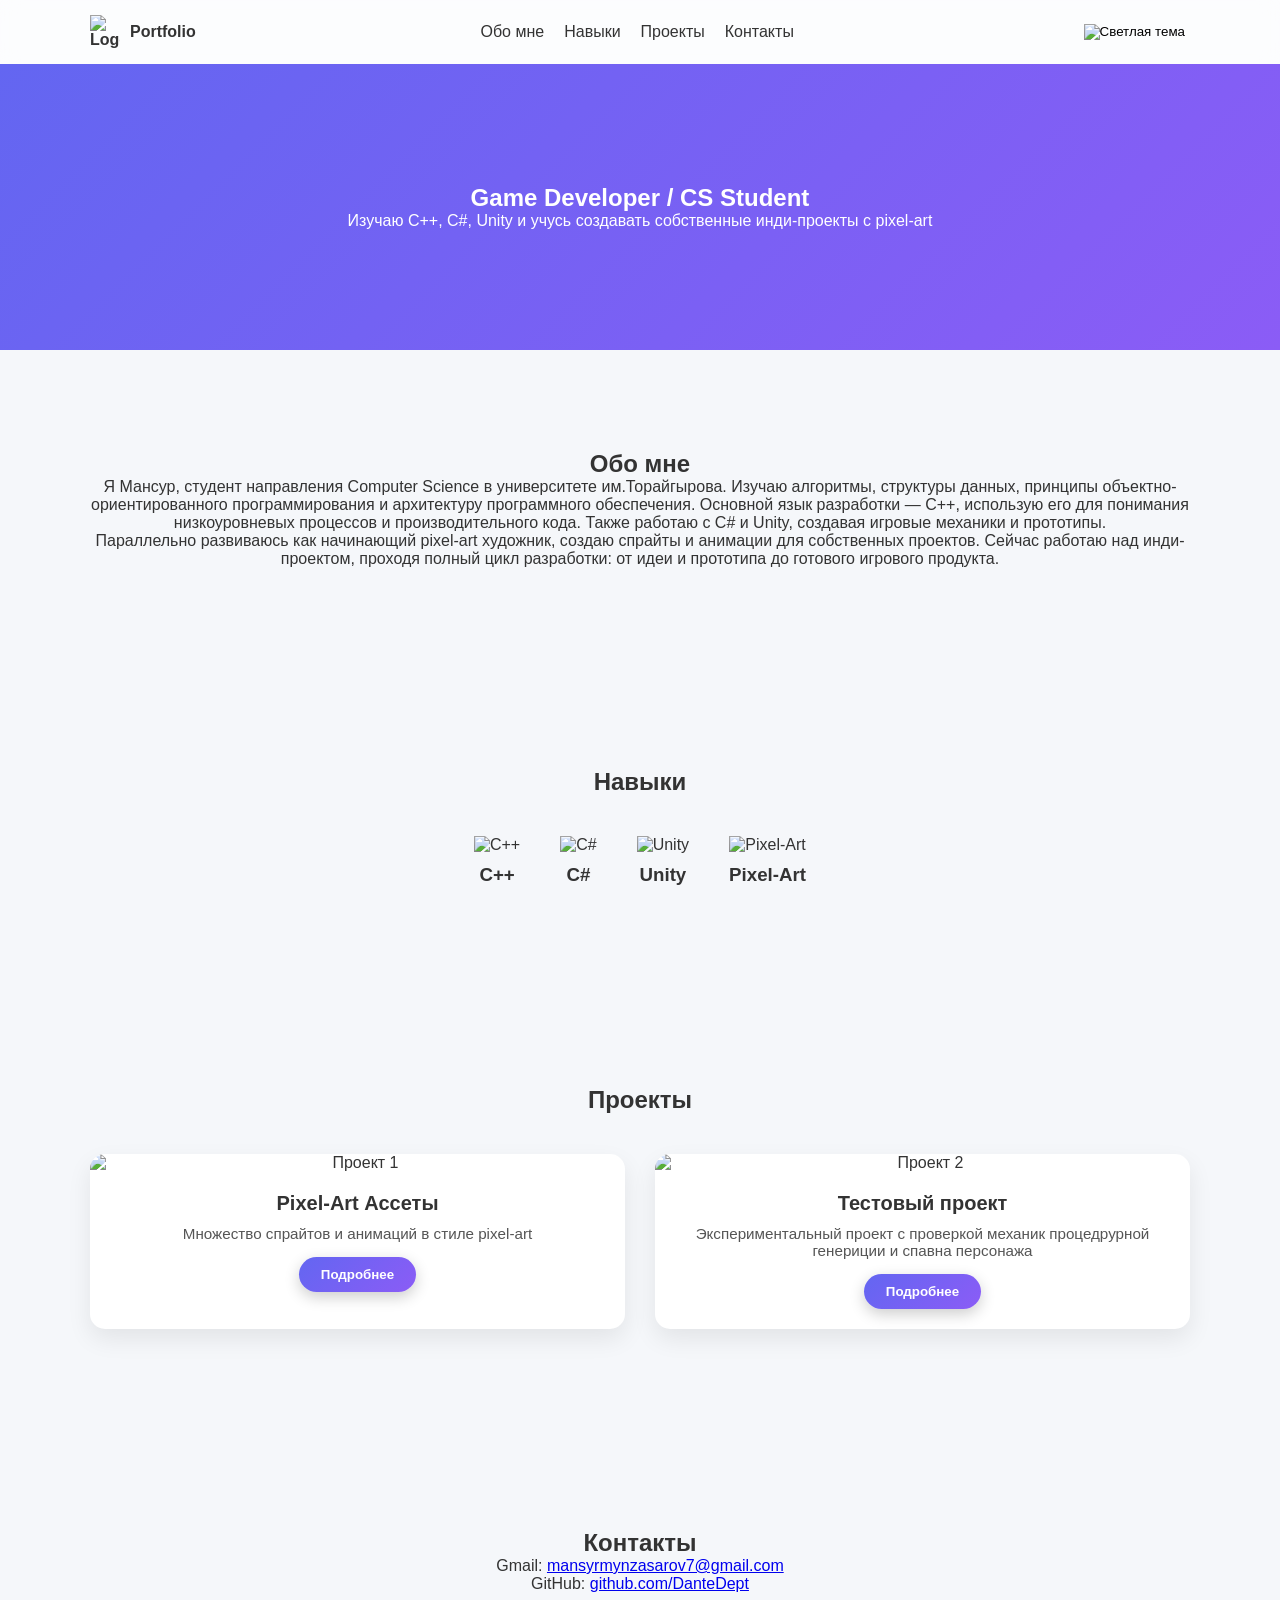
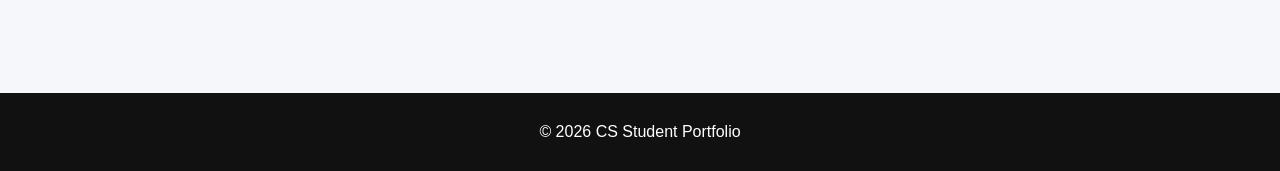
==== Portfolio/index.html @ 8a32d6d4 "Add files via upload" ====
<!DOCTYPE html>
<html lang="ru">
<head>
  <meta charset="UTF-8">
  <meta name="viewport" content="width=device-width, initial-scale=1.0">
  <title>Портфолио</title>
  <link rel="stylesheet" href="style.css">
</head>
<body>

<header class="header">
  <div class="container nav-container">

    <div class="logo">
      <img src="/img/Logo.png" alt="Logo">
      <span>Portfolio</span>
    </div>

    <nav>
      <ul class="nav-links" id="nav-links">
        <li><a href="#about">Обо мне</a></li>
        <li><a href="#skills">Навыки</a></li>
        <li><a href="#projects">Проекты</a></li>
        <li><a href="#contact">Контакты</a></li>
      </ul>
    </nav>

    <div class="controls">

      <button id="theme-toggle" class="icon-btn">
        <img id="theme-icon"
             src="/img/sun100.png"
             alt="Светлая тема">
      </button>

      <button id="burger" class="icon-btn">
        <img src="https://cdn-icons-png.flaticon.com/512/1828/1828859.png" alt="Меню">
      </button>
    </div>

  </div>
</header>

<section class="hero">
  <div class="container">
    <h1>Game Developer / CS Student</h1>
    <p>Изучаю C++, C#, Unity и учусь создавать собственные инди-проекты с pixel-art</p>
  </div>
</section>

<section id="about" class="section reveal">
  <div class="container">
    <h2>Обо мне</h2>
    <p>
      Я Мансур, студент направления Computer Science в университете им.Торайгырова. Изучаю алгоритмы, структуры данных, принципы объектно-ориентированного программирования и архитектуру программного обеспечения. Основной язык разработки — C++, использую его для понимания низкоуровневых процессов и производительного кода. Также работаю с C# и Unity, создавая игровые механики и прототипы.
    </p>
    <p>
      Параллельно развиваюсь как начинающий pixel-art художник, создаю спрайты и анимации для собственных проектов. Сейчас работаю над инди-проектом, проходя полный цикл разработки: от идеи и прототипа до готового игрового продукта.
    </p>
  </div>
</section>

<section id="skills" class="section reveal">
  <div class="container">
    <h2>Навыки</h2>
    <div class="skills-grid">
      <div class="skill">
        <img src="/img/cpp.png" alt="C++">
        <h3>C++</h3>
      </div>
      <div class="skill">
        <img src="/img/ch.png" alt="C#">
        <h3>C#</h3>
      </div>
      <div class="skill">
        <img src="/img/unity.png" alt="Unity">
        <h3>Unity</h3>
      </div>
      <div class="skill">
        <img src="/img/pixel-art.png" alt="Pixel-Art">
        <h3>Pixel-Art</h3>
      </div>
    </div>
  </div>
</section>

<section id="projects" class="section reveal">
  <div class="container">
    <h2>Проекты</h2>
    <div class="projects-grid">
      <div class="project-card">
        <img src="/img/Preview.gis.gif" alt="Проект 1">
        <div class="project-content">
          <h3>Pixel-Art Ассеты</h3>
          <p>Множество спрайтов и анимаций в стиле pixel-art</p>
          <button class="details-btn">Подробнее</button>
        </div>
      </div>
      <div class="project-card">
        <img src="/img/bsp_tree_room_paths.gif" alt="Проект 2">
        <div class="project-content">
          <h3>Тестовый проект</h3>
          <p>Экспериментальный проект с проверкой механик процедрурной генериции и спавна персонажа</p>
          <button class="details-btn">Подробнее</button>
        </div>
      </div>
    </div>
  </div>
</section>

<section id="contact" class="section reveal">
  <div class="container">
    <h2>Контакты</h2>
    <p>Gmail: <a href="mailto:mansyrmynzasarov7@gmail.com">mansyrmynzasarov7@gmail.com</a></p>
    <p>GitHub: <a href="https://github.com/DanteDept" target="_blank">github.com/DanteDept</a></p>
  </div>
</section>

<footer class="footer">
  <p>© 2026 CS Student Portfolio</p>
</footer>

<div class="modal hidden" id="modal">
  <div class="modal-content">
    <span class="close" id="close-modal">&times;</span>
    <h3 id="modal-title"></h3>
    <p id="modal-description"></p>
  </div>
</div>

<script src="script.js"></script>
</body>
</html>
---- Portfolio/style.css ----
* {
  margin: 0;
  padding: 0;
  box-sizing: border-box;
}

html {
  scroll-behavior: smooth;
}

body {
  font-family: 'Segoe UI', sans-serif;
  background: #f5f7fa;
  color: #333;
  transition: 0.3s;
}

.container {
  width: 90%;
  max-width: 1100px;
  margin: auto;
}

.header {
  background: rgba(255,255,255,0.7);
  backdrop-filter: blur(10px);
  position: sticky;
  top: 0;
  z-index: 1000;
}

.nav-container {
  display: flex;
  justify-content: space-between;
  align-items: center;
  padding: 15px 0;
}

.logo {
  display: flex;
  align-items: center;
  gap: 10px;
  font-weight: bold;
}

.logo img { 
  width: 30px; 
}

.nav-links { 
  display: flex;
  gap: 20px;
  list-style: none;
}

.nav-links a {
  text-decoration: none;
  color: #333;
  font-weight: 500;
}

.controls {
  display: flex;
  gap: 15px;
}

.icon-btn {
  background: none;
  border: none;
  cursor: pointer;
  padding: 5px;
}

.icon-btn img {
  width: 26px;
  height: 26px;
  transition: transform 0.3s;
}

.icon-btn:hover img {
  transform: scale(1.1);
}

.hero {
  text-align: center;
  padding: 120px 20px;
  background: linear-gradient(135deg, #6366f1, #8b5cf6);
  color: white;
}

.section {
  padding: 100px 0;
  text-align: center; }

.skills-grid {
  display: flex;
  justify-content: center;
  gap: 40px;
  margin-top: 40px;
  flex-wrap: wrap;
}

.skill img {
  width: 100px;
  margin-bottom: 10px;
}

.projects-grid {
  display: grid;
  grid-template-columns: repeat(auto-fit, minmax(280px, 1fr));
  gap: 30px;
  margin-top: 40px;
}

.project-card {
  background: white;
  border-radius: 15px;
  overflow: hidden;
  box-shadow: 0 10px 25px rgba(0,0,0,0.08);
  transition: transform 0.3s, box-shadow 0.3s;
}

.project-card:hover {
  transform: translateY(-5px);
  box-shadow: 0 15px 30px rgba(0,0,0,0.15);
}

.project-card img {
  width: 100%;
  display: block;
}

.project-content {
  padding: 20px;
  text-align: center;
}

.project-content h3 {
  margin-bottom: 10px;
  font-size: 1.25rem;
}

.project-content p {
  font-size: 0.95rem;
  color: #555;
  margin-bottom: 15px;
}

.details-btn {
  background: linear-gradient(135deg, #6366f1, #8b5cf6);
  color: white;
  border: none;
  padding: 10px 22px;
  border-radius: 25px;
  cursor: pointer;
  font-weight: 600;
  transition: all 0.3s ease;
  box-shadow: 0 5px 15px rgba(0,0,0,0.2);
}

.details-btn:hover {
  transform: translateY(-3px);
  box-shadow: 0 8px 20px rgba(0,0,0,0.3);
}

.footer {
  text-align: center;
  padding: 30px;
  background: #111;
  color: white;
}

.dark {
  background: #121212;
  color: white;
}

.dark .project-card {
  background: #1e1e1e;
}

.reveal {
  opacity: 0;
  transform: translateY(40px);
  transition: 0.6s;
}

.reveal.active {
  opacity: 1;
  transform: translateY(0);
}

.modal {
  position: fixed; inset: 0;
  background: rgba(0,0,0,0.6);
  display: flex;
  justify-content: center;
  align-items: center;
}

.modal-content {
  background: white;
  padding: 30px;
  border-radius: 10px;
  width: 90%;
  max-width: 400px;
}

.close {
  float: right;
  font-size: 20px;
  cursor: pointer;
}

.hidden {
  display: none;
}

#burger {
  display: none;
}

@media(max-width:768px) {
  .nav-links {
    display: none;
    flex-direction: column;
    background: white;
    position: absolute;
    right: 20px;
    top: 60px;
    padding: 20px;
    border-radius: 10px; }
  .nav-links.show { display: flex; }
  #burger { display: block; }
}
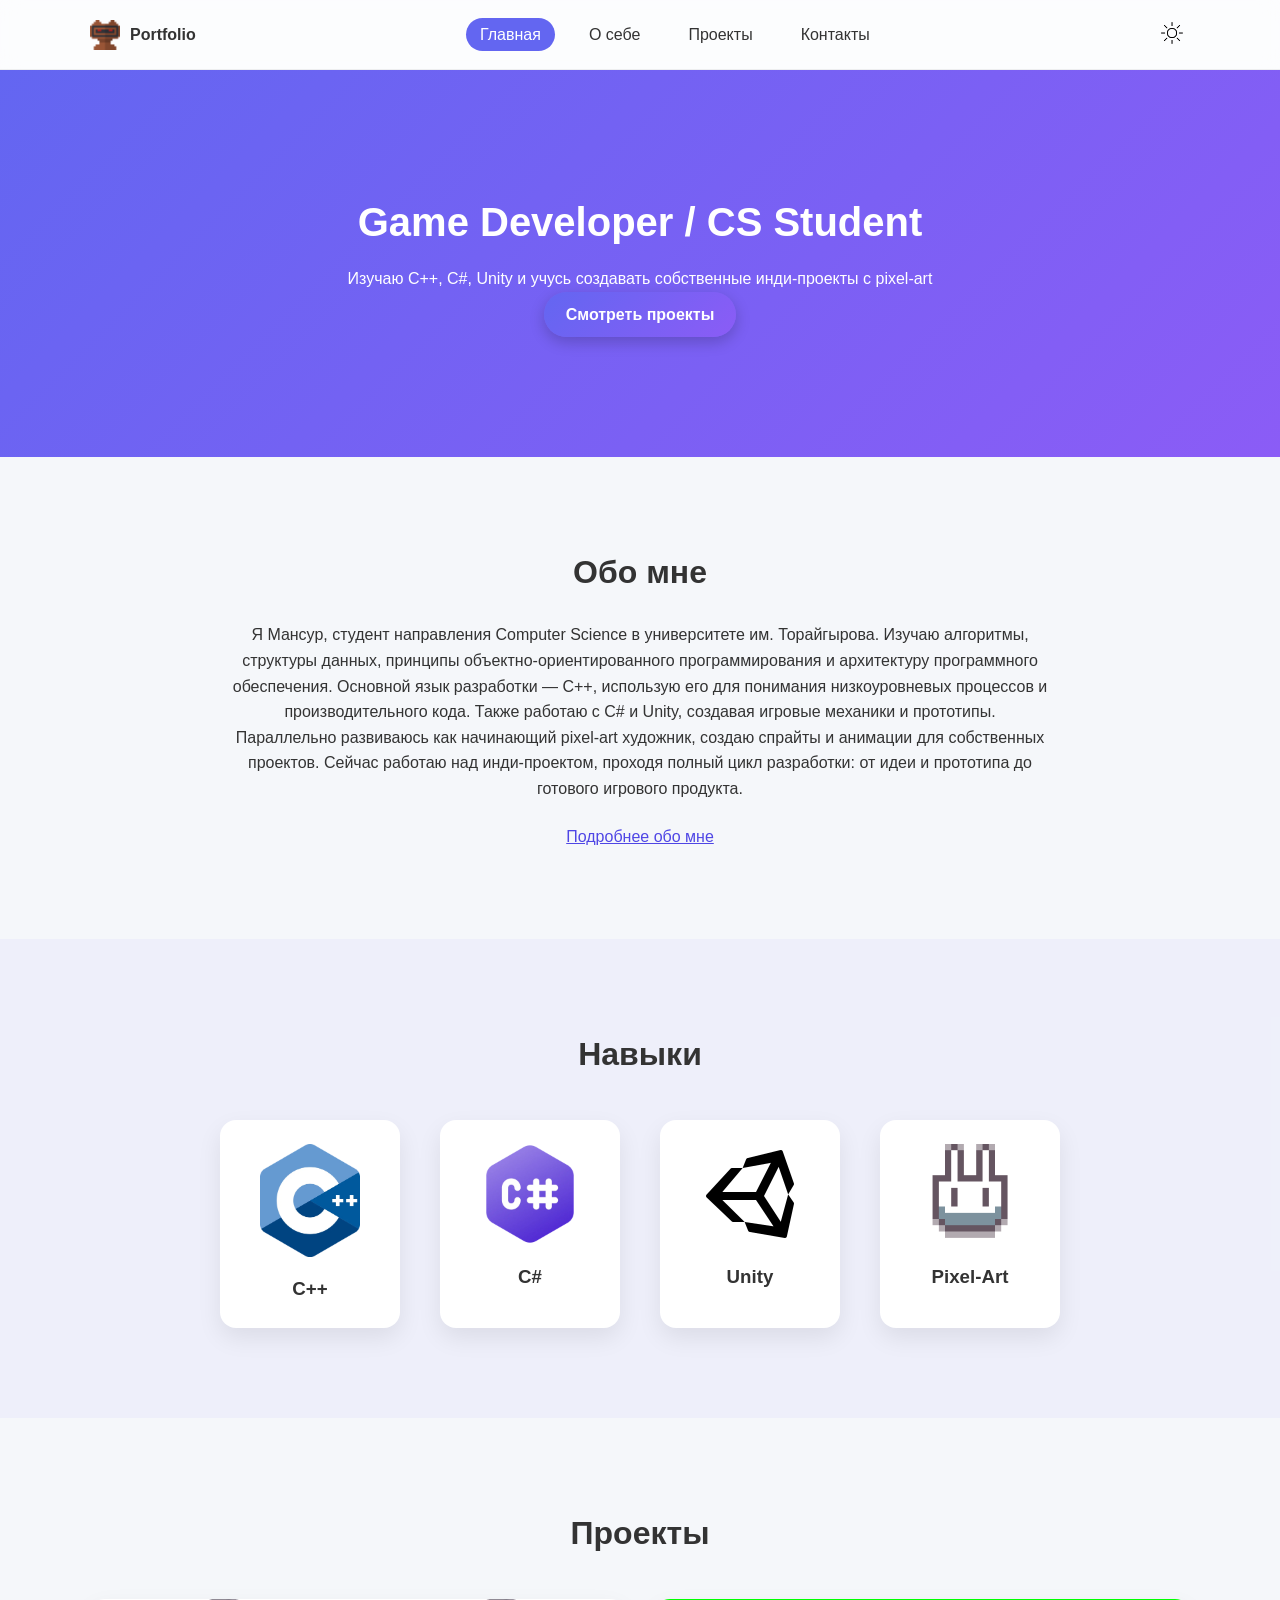
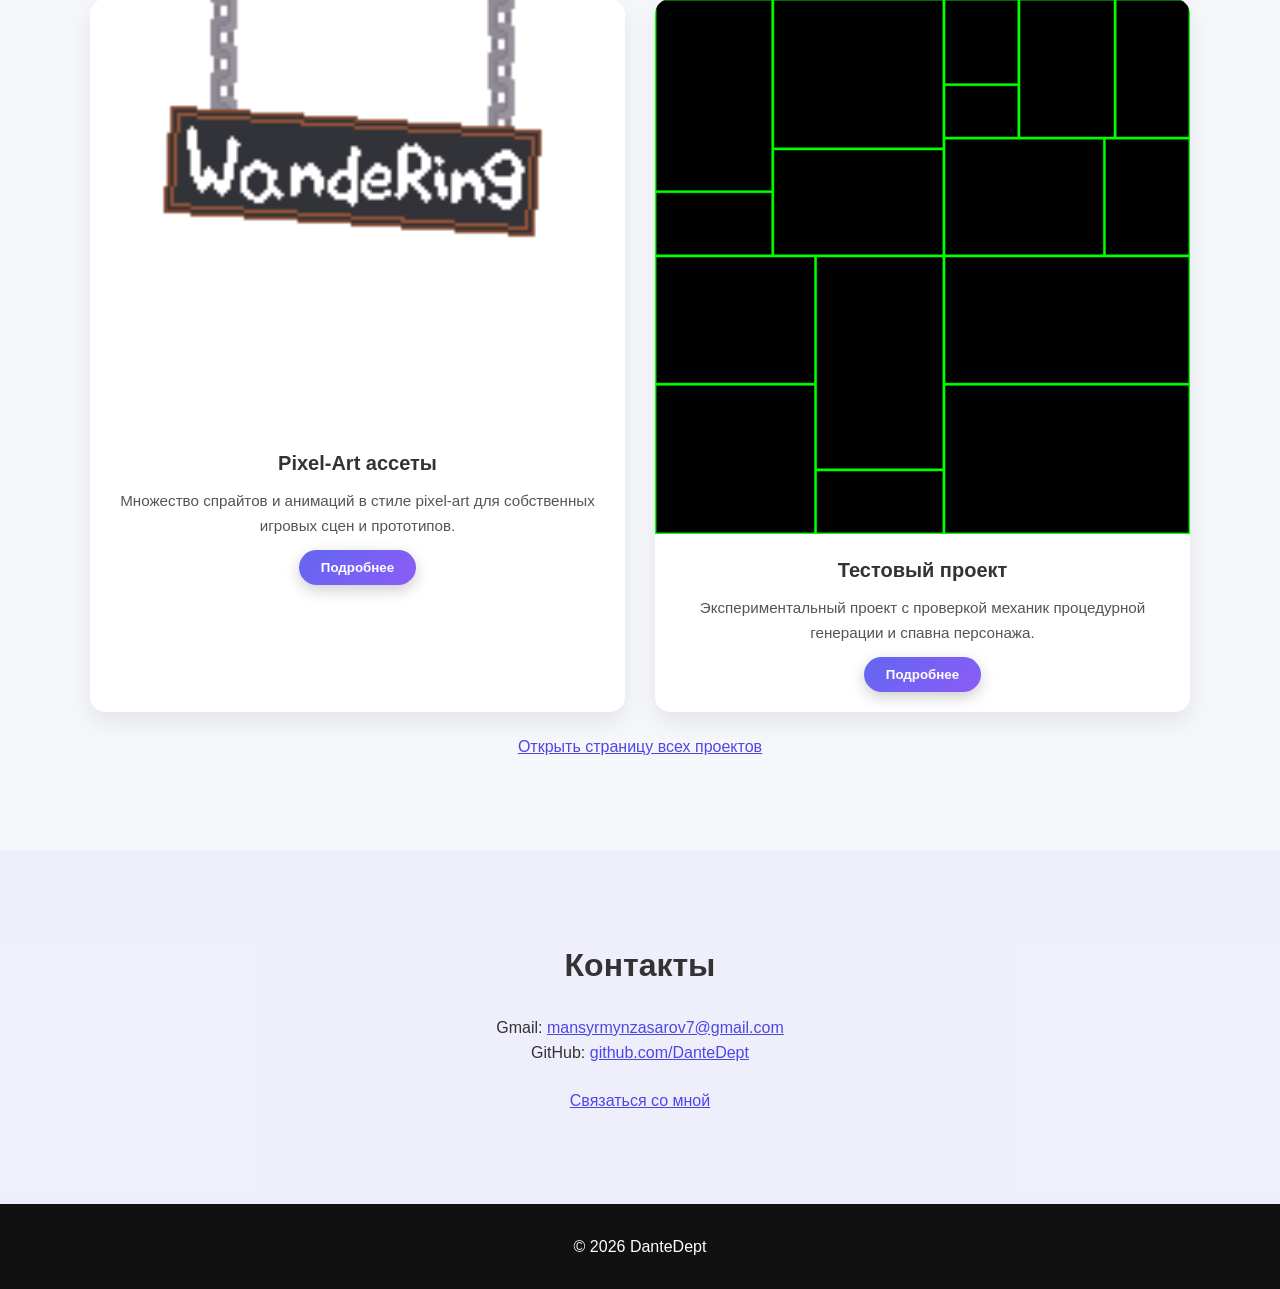
==== commit bcbfacb4: "Add files via upload" ====
--- a/Portfolio/index.html
+++ b/Portfolio/index.html
@@ -1,133 +1,136 @@
-<!DOCTYPE html>
-<html lang="ru">
-<head>
-  <meta charset="UTF-8">
-  <meta name="viewport" content="width=device-width, initial-scale=1.0">
-  <title>Портфолио</title>
-  <link rel="stylesheet" href="style.css">
-</head>
-<body>
-
-<header class="header">
-  <div class="container nav-container">
-
-    <div class="logo">
-      <img src="/img/Logo.png" alt="Logo">
-      <span>Portfolio</span>
-    </div>
-
-    <nav>
-      <ul class="nav-links" id="nav-links">
-        <li><a href="#about">Обо мне</a></li>
-        <li><a href="#skills">Навыки</a></li>
-        <li><a href="#projects">Проекты</a></li>
-        <li><a href="#contact">Контакты</a></li>
-      </ul>
-    </nav>
-
-    <div class="controls">
-
-      <button id="theme-toggle" class="icon-btn">
-        <img id="theme-icon"
-             src="/img/sun100.png"
-             alt="Светлая тема">
-      </button>
-
-      <button id="burger" class="icon-btn">
-        <img src="https://cdn-icons-png.flaticon.com/512/1828/1828859.png" alt="Меню">
-      </button>
-    </div>
-
-  </div>
-</header>
-
-<section class="hero">
-  <div class="container">
-    <h1>Game Developer / CS Student</h1>
-    <p>Изучаю C++, C#, Unity и учусь создавать собственные инди-проекты с pixel-art</p>
-  </div>
-</section>
-
-<section id="about" class="section reveal">
-  <div class="container">
-    <h2>Обо мне</h2>
-    <p>
-      Я Мансур, студент направления Computer Science в университете им.Торайгырова. Изучаю алгоритмы, структуры данных, принципы объектно-ориентированного программирования и архитектуру программного обеспечения. Основной язык разработки — C++, использую его для понимания низкоуровневых процессов и производительного кода. Также работаю с C# и Unity, создавая игровые механики и прототипы.
-    </p>
-    <p>
-      Параллельно развиваюсь как начинающий pixel-art художник, создаю спрайты и анимации для собственных проектов. Сейчас работаю над инди-проектом, проходя полный цикл разработки: от идеи и прототипа до готового игрового продукта.
-    </p>
-  </div>
-</section>
-
-<section id="skills" class="section reveal">
-  <div class="container">
-    <h2>Навыки</h2>
-    <div class="skills-grid">
-      <div class="skill">
-        <img src="/img/cpp.png" alt="C++">
-        <h3>C++</h3>
-      </div>
-      <div class="skill">
-        <img src="/img/ch.png" alt="C#">
-        <h3>C#</h3>
-      </div>
-      <div class="skill">
-        <img src="/img/unity.png" alt="Unity">
-        <h3>Unity</h3>
-      </div>
-      <div class="skill">
-        <img src="/img/pixel-art.png" alt="Pixel-Art">
-        <h3>Pixel-Art</h3>
-      </div>
-    </div>
-  </div>
-</section>
-
-<section id="projects" class="section reveal">
-  <div class="container">
-    <h2>Проекты</h2>
-    <div class="projects-grid">
-      <div class="project-card">
-        <img src="/img/Preview.gis.gif" alt="Проект 1">
-        <div class="project-content">
-          <h3>Pixel-Art Ассеты</h3>
-          <p>Множество спрайтов и анимаций в стиле pixel-art</p>
-          <button class="details-btn">Подробнее</button>
-        </div>
-      </div>
-      <div class="project-card">
-        <img src="/img/bsp_tree_room_paths.gif" alt="Проект 2">
-        <div class="project-content">
-          <h3>Тестовый проект</h3>
-          <p>Экспериментальный проект с проверкой механик процедрурной генериции и спавна персонажа</p>
-          <button class="details-btn">Подробнее</button>
-        </div>
-      </div>
-    </div>
-  </div>
-</section>
-
-<section id="contact" class="section reveal">
-  <div class="container">
-    <h2>Контакты</h2>
-    <p>Gmail: <a href="mailto:mansyrmynzasarov7@gmail.com">mansyrmynzasarov7@gmail.com</a></p>
-    <p>GitHub: <a href="https://github.com/DanteDept" target="_blank">github.com/DanteDept</a></p>
-  </div>
-</section>
-
-<footer class="footer">
-  <p>© 2026 CS Student Portfolio</p>
-</footer>
-
-<div class="modal hidden" id="modal">
-  <div class="modal-content">
-    <span class="close" id="close-modal">&times;</span>
-    <h3 id="modal-title"></h3>
-    <p id="modal-description"></p>
-  </div>
-</div>
-
-<script src="script.js"></script>
-</body>
-</html>+<!DOCTYPE html>
+<html lang="ru">
+<head>
+  <meta charset="UTF-8">
+  <meta name="viewport" content="width=device-width, initial-scale=1.0">
+  <title>Портфолио</title>
+  <link rel="stylesheet" href="style.css">
+</head>
+<body>
+
+<header class="header">
+  <div class="container nav-container">
+
+    <a class="logo" href="index.html">
+      <img src="img/Logo.png" alt="Logo">
+      <span>Portfolio</span>
+    </a>
+
+    <nav>
+      <ul class="nav-links" id="nav-links">
+        <li><a href="index.html" class="nav-link active">Главная</a></li>
+        <li><a href="about.html" class="nav-link">О себе</a></li>
+        <li><a href="projects.html" class="nav-link">Проекты</a></li>
+        <li><a href="contact.html" class="nav-link">Контакты</a></li>
+      </ul>
+    </nav>
+
+    <div class="controls">
+      <button id="theme-toggle" class="icon-btn" type="button" aria-label="Сменить тему">
+        <img id="theme-icon" src="img/sun100.png" alt="Светлая тема">
+      </button>
+
+      <button id="burger" class="icon-btn" type="button" aria-label="Открыть меню">
+        <img src="https://cdn-icons-png.flaticon.com/512/1828/1828859.png" alt="Меню">
+      </button>
+    </div>
+
+  </div>
+</header>
+
+<main>
+  <section class="hero">
+    <div class="container">
+      <h1>Game Developer / CS Student</h1>
+      <p>Изучаю C++, C#, Unity и учусь создавать собственные инди-проекты с pixel-art</p>
+      <a class="details-btn" href="projects.html">Смотреть проекты</a>
+    </div>
+  </section>
+
+  <section id="about" class="section reveal">
+    <div class="container narrow">
+      <h2>Обо мне</h2>
+      <p>
+        Я Мансур, студент направления Computer Science в университете им. Торайгырова. Изучаю алгоритмы, структуры данных, принципы объектно-ориентированного программирования и архитектуру программного обеспечения. Основной язык разработки — C++, использую его для понимания низкоуровневых процессов и производительного кода. Также работаю с C# и Unity, создавая игровые механики и прототипы.
+      </p>
+      <p>
+        Параллельно развиваюсь как начинающий pixel-art художник, создаю спрайты и анимации для собственных проектов. Сейчас работаю над инди-проектом, проходя полный цикл разработки: от идеи и прототипа до готового игрового продукта.
+      </p>
+      <p class="section-link"><a href="about.html">Подробнее обо мне</a></p>
+    </div>
+  </section>
+
+  <section id="skills" class="section reveal alt-section">
+    <div class="container">
+      <h2>Навыки</h2>
+      <div class="skills-grid">
+        <div class="skill">
+          <img src="img/cpp.png" alt="C++">
+          <h3>C++</h3>
+        </div>
+        <div class="skill">
+          <img src="img/ch.png" alt="C#">
+          <h3>C#</h3>
+        </div>
+        <div class="skill">
+          <img src="img/unity.png" alt="Unity">
+          <h3>Unity</h3>
+        </div>
+        <div class="skill">
+          <img src="img/pixel-art.png" alt="Pixel-Art">
+          <h3>Pixel-Art</h3>
+        </div>
+      </div>
+    </div>
+  </section>
+
+  <section id="projects" class="section reveal">
+    <div class="container">
+      <h2>Проекты</h2>
+      <div class="projects-grid">
+        <article class="project-card">
+          <img src="img/Preview.gis.gif" alt="Проект 1">
+          <div class="project-content">
+            <h3>Pixel-Art ассеты</h3>
+            <p>Множество спрайтов и анимаций в стиле pixel-art для собственных игровых сцен и прототипов.</p>
+            <button class="details-btn" type="button">Подробнее</button>
+          </div>
+        </article>
+        <article class="project-card">
+          <img src="img/bsp_tree_room_paths.gif" alt="Проект 2">
+          <div class="project-content">
+            <h3>Тестовый проект</h3>
+            <p>Экспериментальный проект с проверкой механик процедурной генерации и спавна персонажа.</p>
+            <button class="details-btn" type="button">Подробнее</button>
+          </div>
+        </article>
+      </div>
+      <p class="section-link"><a href="projects.html">Открыть страницу всех проектов</a></p>
+    </div>
+  </section>
+
+  <section id="contact" class="section reveal alt-section">
+    <div class="container narrow">
+      <h2>Контакты</h2>
+      <p>Gmail: <a href="mailto:mansyrmynzasarov7@gmail.com">mansyrmynzasarov7@gmail.com</a></p>
+      <p>GitHub: <a href="https://github.com/DanteDept" target="_blank" rel="noopener noreferrer">github.com/DanteDept</a></p>
+      <p class="section-link"><a href="contact.html">Связаться со мной</a></p>
+    </div>
+  </section>
+</main>
+
+<footer class="footer">
+  <p>© <span class="current-year">2026</span> DanteDept</p>
+</footer>
+
+<div class="modal hidden" id="modal">
+  <div class="modal-content">
+    <span class="close" id="close-modal">&times;</span>
+    <h3 id="modal-title"></h3>
+    <p id="modal-description"></p>
+  </div>
+</div>
+
+<script src="script.js"></script>
+</body>
+</html>
--- a/Portfolio/style.css
+++ b/Portfolio/style.css
@@ -1,235 +1,406 @@
-* {
-  margin: 0;
-  padding: 0;
-  box-sizing: border-box;
-}
-
-html {
-  scroll-behavior: smooth;
-}
-
-body {
-  font-family: 'Segoe UI', sans-serif;
-  background: #f5f7fa;
-  color: #333;
-  transition: 0.3s;
-}
-
-.container {
-  width: 90%;
-  max-width: 1100px;
-  margin: auto;
-}
-
-.header {
-  background: rgba(255,255,255,0.7);
-  backdrop-filter: blur(10px);
-  position: sticky;
-  top: 0;
-  z-index: 1000;
-}
-
-.nav-container {
-  display: flex;
-  justify-content: space-between;
-  align-items: center;
-  padding: 15px 0;
-}
-
-.logo {
-  display: flex;
-  align-items: center;
-  gap: 10px;
-  font-weight: bold;
-}
-
-.logo img { 
-  width: 30px; 
-}
-
-.nav-links { 
-  display: flex;
-  gap: 20px;
-  list-style: none;
-}
-
-.nav-links a {
-  text-decoration: none;
-  color: #333;
-  font-weight: 500;
-}
-
-.controls {
-  display: flex;
-  gap: 15px;
-}
-
-.icon-btn {
-  background: none;
-  border: none;
-  cursor: pointer;
-  padding: 5px;
-}
-
-.icon-btn img {
-  width: 26px;
-  height: 26px;
-  transition: transform 0.3s;
-}
-
-.icon-btn:hover img {
-  transform: scale(1.1);
-}
-
-.hero {
-  text-align: center;
-  padding: 120px 20px;
-  background: linear-gradient(135deg, #6366f1, #8b5cf6);
-  color: white;
-}
-
-.section {
-  padding: 100px 0;
-  text-align: center; }
-
-.skills-grid {
-  display: flex;
-  justify-content: center;
-  gap: 40px;
-  margin-top: 40px;
-  flex-wrap: wrap;
-}
-
-.skill img {
-  width: 100px;
-  margin-bottom: 10px;
-}
-
-.projects-grid {
-  display: grid;
-  grid-template-columns: repeat(auto-fit, minmax(280px, 1fr));
-  gap: 30px;
-  margin-top: 40px;
-}
-
-.project-card {
-  background: white;
-  border-radius: 15px;
-  overflow: hidden;
-  box-shadow: 0 10px 25px rgba(0,0,0,0.08);
-  transition: transform 0.3s, box-shadow 0.3s;
-}
-
-.project-card:hover {
-  transform: translateY(-5px);
-  box-shadow: 0 15px 30px rgba(0,0,0,0.15);
-}
-
-.project-card img {
-  width: 100%;
-  display: block;
-}
-
-.project-content {
-  padding: 20px;
-  text-align: center;
-}
-
-.project-content h3 {
-  margin-bottom: 10px;
-  font-size: 1.25rem;
-}
-
-.project-content p {
-  font-size: 0.95rem;
-  color: #555;
-  margin-bottom: 15px;
-}
-
-.details-btn {
-  background: linear-gradient(135deg, #6366f1, #8b5cf6);
-  color: white;
-  border: none;
-  padding: 10px 22px;
-  border-radius: 25px;
-  cursor: pointer;
-  font-weight: 600;
-  transition: all 0.3s ease;
-  box-shadow: 0 5px 15px rgba(0,0,0,0.2);
-}
-
-.details-btn:hover {
-  transform: translateY(-3px);
-  box-shadow: 0 8px 20px rgba(0,0,0,0.3);
-}
-
-.footer {
-  text-align: center;
-  padding: 30px;
-  background: #111;
-  color: white;
-}
-
-.dark {
-  background: #121212;
-  color: white;
-}
-
-.dark .project-card {
-  background: #1e1e1e;
-}
-
-.reveal {
-  opacity: 0;
-  transform: translateY(40px);
-  transition: 0.6s;
-}
-
-.reveal.active {
-  opacity: 1;
-  transform: translateY(0);
-}
-
-.modal {
-  position: fixed; inset: 0;
-  background: rgba(0,0,0,0.6);
-  display: flex;
-  justify-content: center;
-  align-items: center;
-}
-
-.modal-content {
-  background: white;
-  padding: 30px;
-  border-radius: 10px;
-  width: 90%;
-  max-width: 400px;
-}
-
-.close {
-  float: right;
-  font-size: 20px;
-  cursor: pointer;
-}
-
-.hidden {
-  display: none;
-}
-
-#burger {
-  display: none;
-}
-
-@media(max-width:768px) {
-  .nav-links {
-    display: none;
-    flex-direction: column;
-    background: white;
-    position: absolute;
-    right: 20px;
-    top: 60px;
-    padding: 20px;
-    border-radius: 10px; }
-  .nav-links.show { display: flex; }
-  #burger { display: block; }
-}+* {
+  margin: 0;
+  padding: 0;
+  box-sizing: border-box;
+}
+
+html {
+  scroll-behavior: smooth;
+}
+
+body {
+  font-family: 'Segoe UI', sans-serif;
+  background: #f5f7fa;
+  color: #333;
+  transition: background 0.3s, color 0.3s;
+  line-height: 1.6;
+}
+
+a {
+  color: #4f46e5;
+}
+
+img {
+  max-width: 100%;
+}
+
+.container {
+  width: 90%;
+  max-width: 1100px;
+  margin: auto;
+}
+
+.narrow {
+  max-width: 850px;
+}
+
+.text-left {
+  text-align: left;
+}
+
+.header {
+  background: rgba(255, 255, 255, 0.7);
+  backdrop-filter: blur(10px);
+  position: sticky;
+  top: 0;
+  z-index: 1000;
+  border-bottom: 1px solid rgba(0, 0, 0, 0.06);
+}
+
+.nav-container {
+  display: flex;
+  justify-content: space-between;
+  align-items: center;
+  padding: 15px 0;
+  gap: 20px;
+}
+
+.logo {
+  display: flex;
+  align-items: center;
+  gap: 10px;
+  font-weight: bold;
+  color: inherit;
+  text-decoration: none;
+}
+
+.logo img {
+  width: 30px;
+}
+
+.nav-links {
+  display: flex;
+  gap: 20px;
+  list-style: none;
+}
+
+.nav-links a {
+  text-decoration: none;
+  color: #333;
+  font-weight: 500;
+  padding: 8px 14px;
+  border-radius: 999px;
+  transition: background 0.3s, color 0.3s;
+}
+
+.nav-links a:hover,
+.nav-links a.active {
+  background: #6366f1;
+  color: #fff;
+}
+
+.controls {
+  display: flex;
+  gap: 15px;
+}
+
+.icon-btn {
+  background: none;
+  border: none;
+  cursor: pointer;
+  padding: 5px;
+}
+
+.icon-btn img {
+  width: 26px;
+  height: 26px;
+  transition: transform 0.3s;
+}
+
+.icon-btn:hover img {
+  transform: scale(1.1);
+}
+
+.hero,
+.page-hero {
+  text-align: center;
+  padding: 120px 20px;
+  background: linear-gradient(135deg, #6366f1, #8b5cf6);
+  color: white;
+}
+
+.page-hero {
+  padding: 90px 20px;
+}
+
+.hero h1,
+.page-hero h1 {
+  font-size: 2.5rem;
+  margin-bottom: 12px;
+}
+
+.section {
+  padding: 90px 0;
+  text-align: center;
+}
+
+.alt-section {
+  background: rgba(99, 102, 241, 0.05);
+}
+
+.section h2 {
+  margin-bottom: 24px;
+  font-size: 2rem;
+}
+
+.section-link {
+  margin-top: 22px;
+}
+
+.card-block {
+  background: #fff;
+  border-radius: 18px;
+  padding: 30px;
+  box-shadow: 0 10px 25px rgba(0, 0, 0, 0.08);
+}
+
+.info-list {
+  padding-left: 22px;
+  margin: 10px 0 24px;
+}
+
+.info-list li {
+  margin-bottom: 10px;
+}
+
+.skills-grid {
+  display: flex;
+  justify-content: center;
+  gap: 40px;
+  margin-top: 40px;
+  flex-wrap: wrap;
+}
+
+.skill {
+  background: #fff;
+  padding: 24px;
+  border-radius: 16px;
+  min-width: 180px;
+  box-shadow: 0 10px 25px rgba(0, 0, 0, 0.08);
+}
+
+.skill img {
+  width: 100px;
+  margin-bottom: 10px;
+}
+
+.projects-grid {
+  display: grid;
+  grid-template-columns: repeat(auto-fit, minmax(280px, 1fr));
+  gap: 30px;
+  margin-top: 40px;
+}
+
+.project-card {
+  background: white;
+  border-radius: 15px;
+  overflow: hidden;
+  box-shadow: 0 10px 25px rgba(0, 0, 0, 0.08);
+  transition: transform 0.3s, box-shadow 0.3s;
+}
+
+.project-card:hover {
+  transform: translateY(-5px);
+  box-shadow: 0 15px 30px rgba(0, 0, 0, 0.15);
+}
+
+.project-card img {
+  width: 100%;
+  display: block;
+  min-height: 220px;
+  object-fit: cover;
+}
+
+.project-content {
+  padding: 20px;
+  text-align: center;
+}
+
+.project-content h3 {
+  margin-bottom: 10px;
+  font-size: 1.25rem;
+}
+
+.project-content p {
+  font-size: 0.95rem;
+  color: #555;
+  margin-bottom: 12px;
+}
+
+.details-btn {
+  display: inline-block;
+  text-decoration: none;
+  background: linear-gradient(135deg, #6366f1, #8b5cf6);
+  color: white;
+  border: none;
+  padding: 10px 22px;
+  border-radius: 25px;
+  cursor: pointer;
+  font-weight: 600;
+  transition: all 0.3s ease;
+  box-shadow: 0 5px 15px rgba(0, 0, 0, 0.2);
+}
+
+.details-btn:hover {
+  transform: translateY(-3px);
+  box-shadow: 0 8px 20px rgba(0, 0, 0, 0.3);
+}
+
+.contact-layout {
+  display: grid;
+  grid-template-columns: repeat(auto-fit, minmax(300px, 1fr));
+  gap: 30px;
+}
+
+.contact-form {
+  display: flex;
+  flex-direction: column;
+  gap: 12px;
+}
+
+.contact-form input,
+.contact-form textarea {
+  width: 100%;
+  padding: 12px 14px;
+  border: 1px solid #cbd5e1;
+  border-radius: 12px;
+  font: inherit;
+  background: #fff;
+  color: #333;
+}
+
+.contact-form input:focus,
+.contact-form textarea:focus {
+  outline: none;
+  border-color: #6366f1;
+  box-shadow: 0 0 0 3px rgba(99, 102, 241, 0.15);
+}
+
+.footer {
+  text-align: center;
+  padding: 30px;
+  background: #111;
+  color: white;
+}
+
+.dark {
+  background: #121212;
+  color: white;
+}
+
+.dark .header {
+  background: rgba(30, 30, 30, 0.82);
+  border-bottom-color: rgba(255, 255, 255, 0.06);
+}
+
+.dark .nav-links a,
+.dark .logo,
+.dark .project-content p,
+.dark .card-block p,
+.dark .card-block li,
+.dark .contact-form label {
+  color: #f3f4f6;
+}
+
+.dark .alt-section {
+  background: rgba(255, 255, 255, 0.03);
+}
+
+.dark .project-card,
+.dark .modal-content,
+.dark .card-block,
+.dark .skill,
+.dark .contact-form input,
+.dark .contact-form textarea,
+.dark .nav-links.show {
+  background: #1e1e1e;
+  color: white;
+}
+
+.dark .contact-form input,
+.dark .contact-form textarea {
+  border-color: #444;
+}
+
+.dark a {
+  color: #a5b4fc;
+}
+
+.reveal {
+  opacity: 0;
+  transform: translateY(40px);
+  transition: 0.6s;
+}
+
+.reveal.active {
+  opacity: 1;
+  transform: translateY(0);
+}
+
+.modal {
+  position: fixed;
+  inset: 0;
+  background: rgba(0, 0, 0, 0.6);
+  display: flex;
+  justify-content: center;
+  align-items: center;
+  padding: 20px;
+}
+
+.modal-content {
+  background: white;
+  padding: 30px;
+  border-radius: 10px;
+  width: 90%;
+  max-width: 400px;
+}
+
+.close {
+  float: right;
+  font-size: 20px;
+  cursor: pointer;
+}
+
+.hidden {
+  display: none;
+}
+
+#burger {
+  display: none;
+}
+
+@media (max-width: 768px) {
+  .nav-container {
+    position: relative;
+  }
+
+  .nav-links {
+    display: none;
+    flex-direction: column;
+    background: white;
+    position: absolute;
+    right: 0;
+    top: 60px;
+    padding: 20px;
+    border-radius: 10px;
+    min-width: 210px;
+    box-shadow: 0 10px 25px rgba(0, 0, 0, 0.12);
+  }
+
+  .nav-links.show {
+    display: flex;
+  }
+
+  #burger {
+    display: block;
+  }
+
+  .hero h1,
+  .page-hero h1 {
+    font-size: 2rem;
+  }
+
+  .section {
+    padding: 70px 0;
+  }
+}
